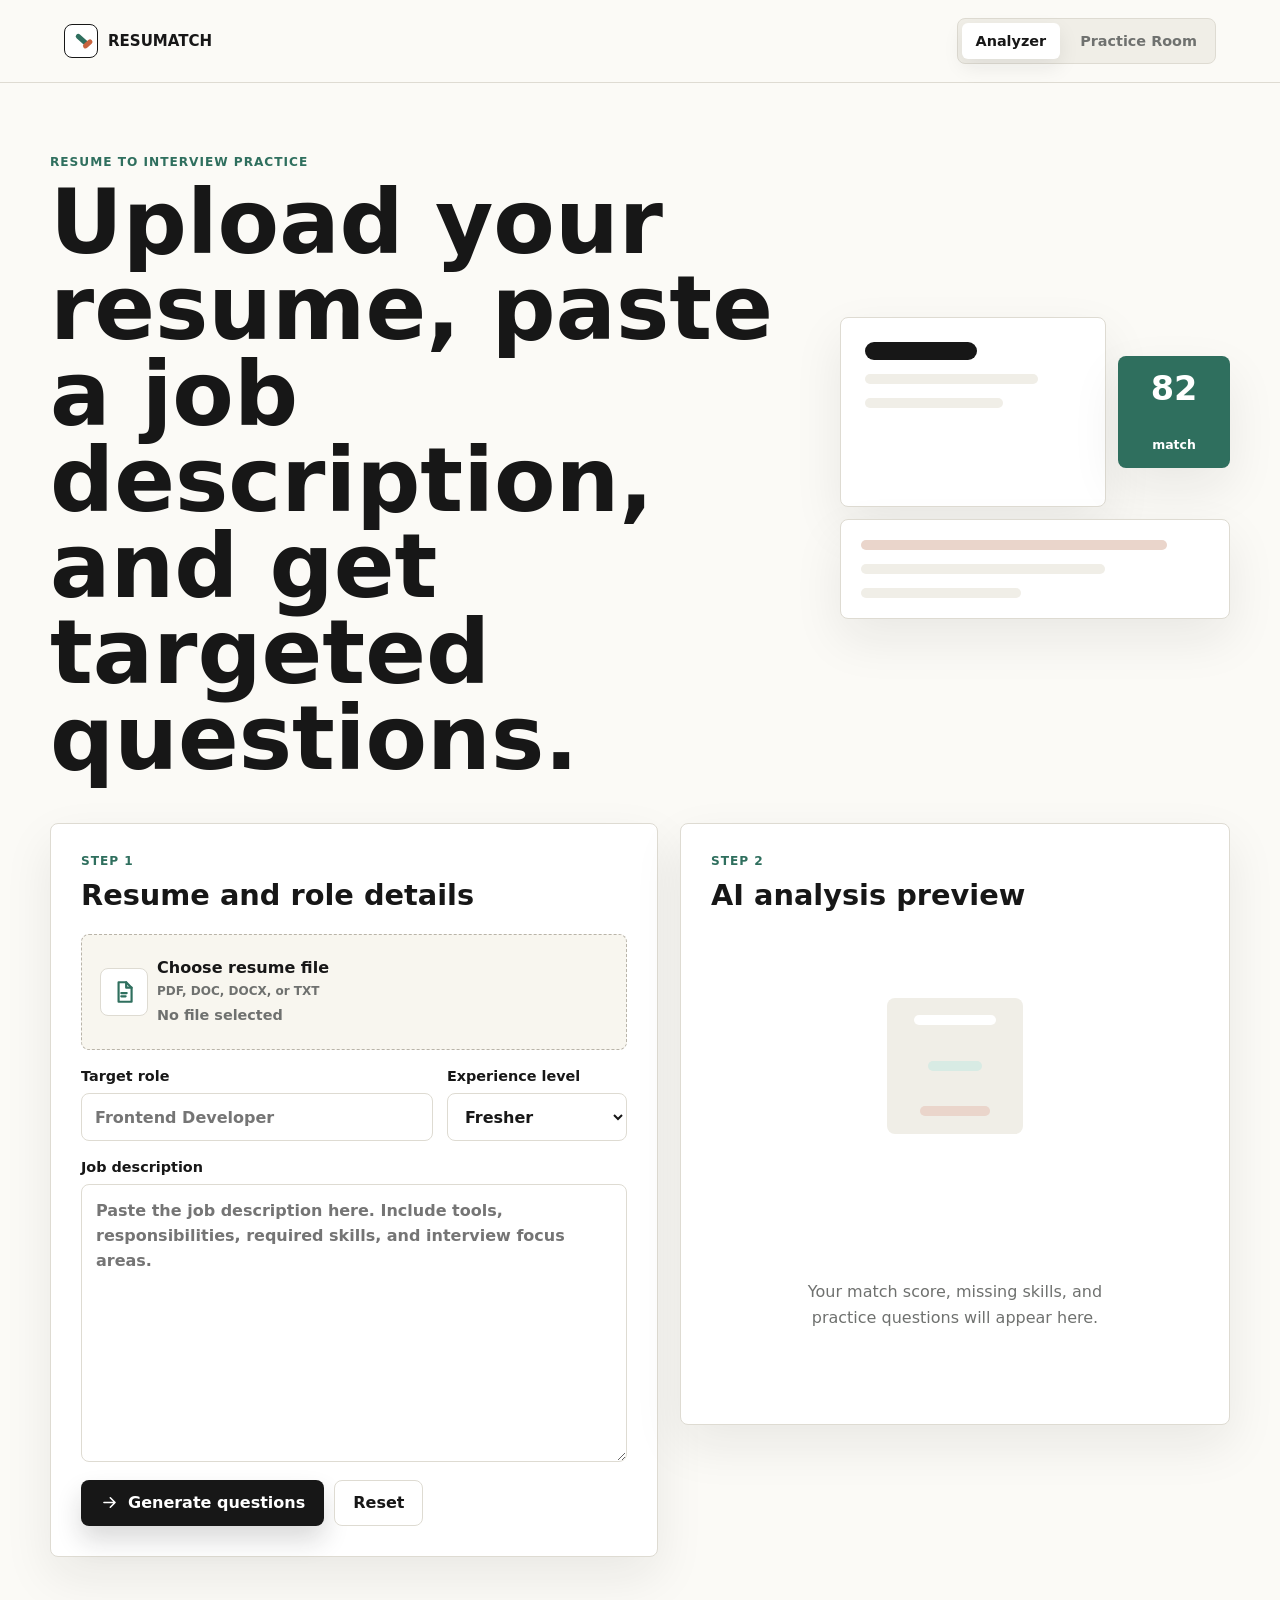
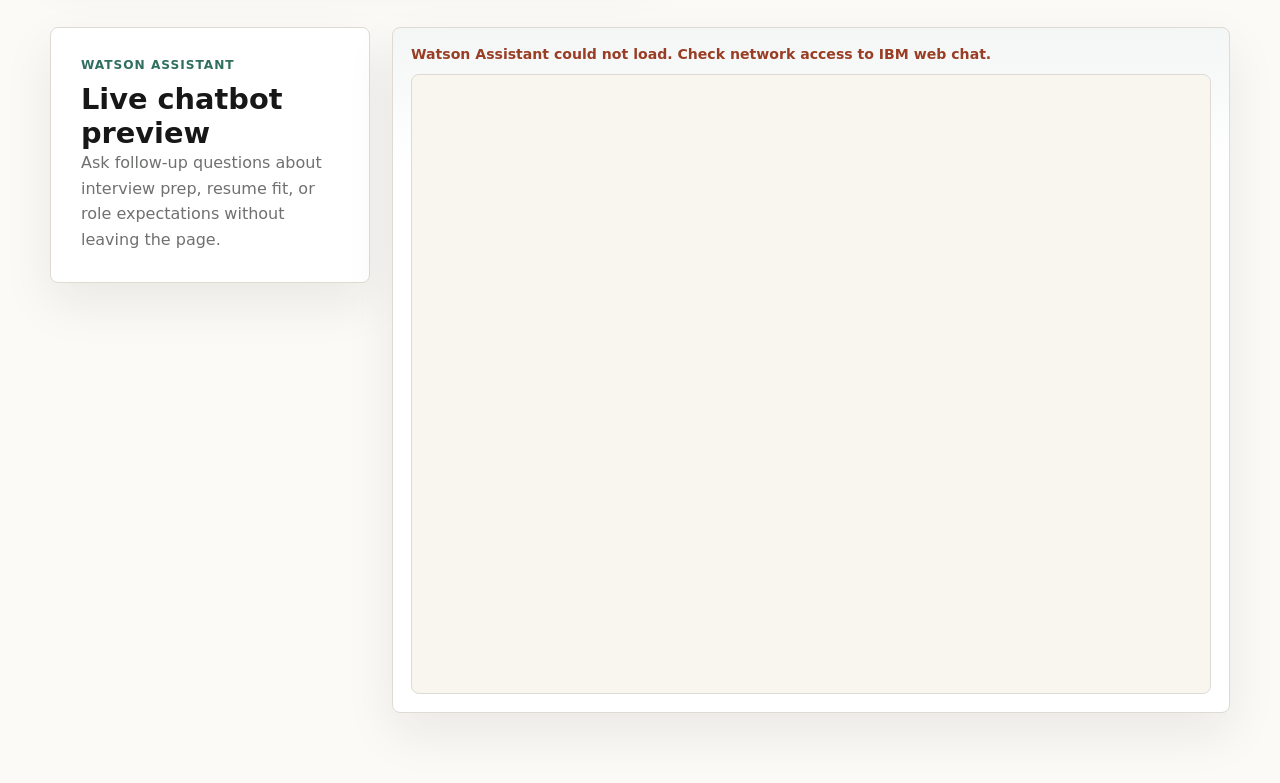
==== index.html @ 9d56f792 "Prepare ResuMatch for GitHub and Render deployment" ====
<!DOCTYPE html>
<html lang="en">

<head>
  <meta charset="UTF-8">
  <meta name="viewport" content="width=device-width, initial-scale=1.0">
  <title>RESUMATCH | Resume Interview Prep</title>
  <link rel="stylesheet" href="styles.css">
</head>

<body data-page="home">
  <header class="topbar">
    <a class="brand" href="index.html" aria-label="RESUMATCH home">
      <span class="brand-mark" aria-hidden="true">
        <span></span>
        <span></span>
      </span>
      <span>RESUMATCH</span>
    </a>

    <nav class="nav-links" aria-label="Main navigation">
      <a href="index.html" aria-current="page">Analyzer</a>
      <a href="practice.html">Practice Room</a>
    </nav>
  </header>

  <main class="app-shell">
    <section class="intro-strip" aria-labelledby="app-title">
      <div>
        <p class="eyebrow">Resume to interview practice</p>
        <h1 id="app-title">Upload your resume, paste a job description, and get targeted questions.</h1>
      </div>
      <div class="process-visual" aria-hidden="true">
        <div class="visual-doc">
          <span></span>
          <span></span>
          <span></span>
        </div>
        <div class="visual-match">
          <strong>82</strong>
          <span>match</span>
        </div>
        <div class="visual-questions">
          <span></span>
          <span></span>
          <span></span>
        </div>
      </div>
    </section>

    <section class="workspace" aria-label="RESUMATCH analyzer">
      <form class="input-panel" id="analyzerForm">
        <div class="section-heading">
          <p class="eyebrow">Step 1</p>
          <h2>Resume and role details</h2>
        </div>

        <label class="file-drop" id="dropZone">
          <input id="resumeFile" type="file" accept=".pdf,.doc,.docx,.txt">
          <span class="file-icon" aria-hidden="true">
            <svg viewBox="0 0 24 24" focusable="false">
              <path d="M7 3h7l5 5v13H7z"></path>
              <path d="M14 3v5h5"></path>
              <path d="M9.5 13h5M9.5 16h4"></path>
            </svg>
          </span>
          <span>
            <strong id="fileLabel">Choose resume file</strong>
            <small>PDF, DOC, DOCX, or TXT</small>
            <span class="upload-status" id="uploadStatus">No file selected</span>
            <progress class="upload-progress hidden" id="uploadProgress" max="100" value="0">0%</progress>
          </span>
        </label>

        <div class="field-grid">
          <label>
            <span>Target role</span>
            <input id="targetRole" type="text" placeholder="Frontend Developer">
          </label>

          <label>
            <span>Experience level</span>
            <select id="experienceLevel">
              <option>Fresher</option>
              <option>Junior</option>
              <option>Mid-level</option>
              <option>Senior</option>
            </select>
          </label>
        </div>

        <label>
          <span>Job description</span>
          <textarea id="jobDescription" rows="10"
            placeholder="Paste the job description here. Include tools, responsibilities, required skills, and interview focus areas."></textarea>
        </label>

        <div class="button-row">
          <button class="btn primary" type="submit">
            <svg viewBox="0 0 24 24" aria-hidden="true" focusable="false">
              <path d="M5 12h14M13 6l6 6-6 6"></path>
            </svg>
            Generate questions
          </button>
          <button class="btn ghost" id="resetBtn" type="button">Reset</button>
        </div>
      </form>

      <aside class="results-panel" aria-live="polite">
        <div class="section-heading">
          <p class="eyebrow">Step 2</p>
          <h2>AI analysis preview</h2>
        </div>

        <div class="empty-state" id="emptyState">
          <div class="empty-graphic" aria-hidden="true">
            <span></span>
            <span></span>
            <span></span>
          </div>
          <p>Your match score, missing skills, and practice questions will appear here.</p>
        </div>

        <div class="analysis-card hidden" id="analysisCard">
          <div class="score-row">
            <div class="score-ring" id="scoreRing">
              <span id="scoreValue">0%</span>
            </div>
            <div>
              <p class="eyebrow">Estimated fit</p>
              <h3 id="fitTitle">Ready to review</h3>
              <p id="fitSummary">RESUMATCH is preparing your interview plan.</p>
            </div>
          </div>

          <div class="mini-section">
            <h3>Detected focus areas</h3>
            <div class="chip-list" id="skillChips"></div>
          </div>

          <div class="mini-section">
            <h3>Practice questions</h3>
            <ol class="question-list" id="questionPreview"></ol>
          </div>

          <a class="btn secondary full-width" href="practice.html">
            <svg viewBox="0 0 24 24" aria-hidden="true" focusable="false">
              <path d="M8 5v14l11-7z"></path>
            </svg>
            Open practice room
          </a>
        </div>
      </aside>
    </section>

    <section class="assistant-preview" aria-labelledby="assistantPreviewTitle">
      <div class="assistant-preview-copy">
        <p class="eyebrow">Watson Assistant</p>
        <h2 id="assistantPreviewTitle">Live chatbot preview</h2>
        <p>Ask follow-up questions about interview prep, resume fit, or role expectations without leaving the page.</p>
      </div>

      <div class="assistant-preview-shell" data-watson-chat-preview>
        <p class="assistant-preview-status" data-watson-chat-status>Loading Watson Assistant preview...</p>
        <div class="assistant-preview-root" data-watson-chat-root></div>
      </div>
    </section>
  </main>

  <div class="toast" id="toast" role="status" aria-live="polite"></div>

  <script src="app.js"></script>
</body>

</html>
---- styles.css ----
:root {
  --ink: #171717;
  --muted: #6f716f;
  --line: #dedbd2;
  --paper: #fbfaf6;
  --surface: #ffffff;
  --accent: #2f6f5e;
  --accent-dark: #245748;
  --warm: #c8643f;
  --soft: #f0eee7;
  --shadow: 0 20px 50px rgba(23, 23, 23, 0.08);
}

* {
  box-sizing: border-box;
}

html {
  min-height: 100%;
}

body {
  min-height: 100%;
  margin: 0;
  color: var(--ink);
  background: var(--paper);
  font-family: Inter, ui-sans-serif, system-ui, -apple-system, BlinkMacSystemFont, "Segoe UI", Arial, sans-serif;
}

button,
input,
select,
textarea {
  font: inherit;
}

button,
a {
  -webkit-tap-highlight-color: transparent;
}

a {
  color: inherit;
  text-decoration: none;
}

.topbar {
  position: sticky;
  top: 0;
  z-index: 10;
  display: flex;
  align-items: center;
  justify-content: space-between;
  gap: 24px;
  padding: 18px clamp(18px, 5vw, 64px);
  background: rgba(251, 250, 246, 0.92);
  border-bottom: 1px solid var(--line);
  backdrop-filter: blur(18px);
}

.brand {
  display: inline-flex;
  align-items: center;
  gap: 10px;
  font-size: 0.94rem;
  font-weight: 800;
  letter-spacing: 0;
}

.brand-mark {
  position: relative;
  width: 34px;
  height: 34px;
  display: inline-grid;
  place-items: center;
  border: 1px solid var(--ink);
  border-radius: 8px;
  background: var(--surface);
}

.brand-mark span {
  position: absolute;
  width: 16px;
  height: 5px;
  border-radius: 999px;
  background: var(--accent);
}

.brand-mark span:first-child {
  transform: rotate(42deg) translateY(-2px);
}

.brand-mark span:last-child {
  width: 11px;
  background: var(--warm);
  transform: rotate(-42deg) translate(3px, 6px);
}

.nav-links {
  display: flex;
  align-items: center;
  gap: 6px;
  padding: 4px;
  background: var(--soft);
  border: 1px solid var(--line);
  border-radius: 8px;
}

.nav-links a {
  min-height: 36px;
  display: inline-flex;
  align-items: center;
  justify-content: center;
  padding: 0 14px;
  color: var(--muted);
  border-radius: 6px;
  font-size: 0.9rem;
  font-weight: 700;
  white-space: nowrap;
}

.nav-links a[aria-current="page"] {
  color: var(--ink);
  background: var(--surface);
  box-shadow: 0 8px 20px rgba(23, 23, 23, 0.08);
}

.app-shell,
.practice-shell {
  width: min(1180px, calc(100% - 36px));
  margin: 0 auto;
}

.intro-strip {
  display: grid;
  grid-template-columns: minmax(0, 1fr) minmax(260px, 390px);
  gap: clamp(24px, 5vw, 56px);
  align-items: center;
  min-height: 280px;
  padding: clamp(30px, 6vw, 72px) 0 clamp(22px, 5vw, 42px);
}

.eyebrow {
  margin: 0 0 10px;
  color: var(--accent);
  font-size: 0.76rem;
  font-weight: 800;
  letter-spacing: 0.08em;
  text-transform: uppercase;
}

h1,
h2,
h3,
p {
  margin-top: 0;
}

h1 {
  max-width: 760px;
  margin-bottom: 0;
  font-size: clamp(2.2rem, 7vw, 5.6rem);
  line-height: 0.96;
  letter-spacing: 0;
}

h2 {
  margin-bottom: 0;
  font-size: clamp(1.25rem, 3vw, 1.8rem);
  letter-spacing: 0;
}

h3 {
  margin-bottom: 8px;
  font-size: 1rem;
  letter-spacing: 0;
}

.process-visual {
  display: grid;
  grid-template-columns: 1fr auto;
  grid-template-rows: auto auto;
  gap: 12px;
  align-items: center;
}

.visual-doc,
.visual-questions,
.visual-match {
  border: 1px solid var(--line);
  border-radius: 8px;
  background: var(--surface);
  box-shadow: var(--shadow);
}

.visual-doc {
  min-height: 190px;
  padding: 24px;
}

.visual-doc span,
.visual-questions span {
  display: block;
  height: 10px;
  margin-bottom: 14px;
  border-radius: 999px;
  background: var(--soft);
}

.visual-doc span:first-child {
  width: 52%;
  height: 18px;
  background: var(--ink);
}

.visual-doc span:nth-child(2) {
  width: 80%;
}

.visual-doc span:nth-child(3) {
  width: 64%;
}

.visual-match {
  width: 112px;
  height: 112px;
  display: grid;
  place-items: center;
  text-align: center;
  border-color: rgba(47, 111, 94, 0.32);
  background: var(--accent);
  color: #ffffff;
}

.visual-match strong {
  display: block;
  font-size: 2.1rem;
  line-height: 1;
}

.visual-match span {
  display: block;
  margin-top: 3px;
  font-size: 0.78rem;
  font-weight: 700;
}

.visual-questions {
  grid-column: 1 / -1;
  min-height: 86px;
  padding: 20px;
}

.visual-questions span:first-child {
  width: 88%;
  background: #ead5cb;
}

.visual-questions span:nth-child(2) {
  width: 70%;
}

.visual-questions span:nth-child(3) {
  width: 46%;
  margin-bottom: 0;
}

.workspace {
  display: grid;
  grid-template-columns: minmax(0, 1.05fr) minmax(330px, 0.95fr);
  gap: 22px;
  align-items: start;
  padding-bottom: 70px;
}

.assistant-preview {
  display: grid;
  grid-template-columns: minmax(260px, 320px) minmax(0, 1fr);
  gap: 22px;
  align-items: start;
  margin: 0 0 70px;
}

.assistant-preview-standalone {
  width: min(1180px, calc(100% - 36px));
  margin: 0 auto 70px;
}

.assistant-preview-copy,
.assistant-preview-shell {
  border: 1px solid var(--line);
  border-radius: 8px;
  background: var(--surface);
  box-shadow: var(--shadow);
}

.assistant-preview-copy {
  padding: clamp(20px, 3vw, 30px);
}

.assistant-preview-copy p:last-child {
  margin-bottom: 0;
  color: var(--muted);
  line-height: 1.6;
}

.assistant-preview-shell {
  padding: 18px;
  background:
    linear-gradient(180deg, rgba(47, 111, 94, 0.06), rgba(47, 111, 94, 0) 140px),
    var(--surface);
}

.assistant-preview-status {
  margin-bottom: 12px;
  color: var(--muted);
  font-size: 0.88rem;
  font-weight: 700;
}

.assistant-preview-status[data-state="ready"] {
  color: var(--accent-dark);
}

.assistant-preview-status[data-state="error"] {
  color: #9a3d25;
}

.assistant-preview-root {
  min-height: 620px;
  border: 1px solid var(--line);
  border-radius: 8px;
  background: #f8f6ef;
  position: relative;
  overflow: hidden;
}

.input-panel,
.results-panel,
.practice-summary,
.question-stage {
  border: 1px solid var(--line);
  border-radius: 8px;
  background: var(--surface);
  box-shadow: var(--shadow);
}

.input-panel,
.results-panel {
  padding: clamp(20px, 3vw, 30px);
}

.section-heading {
  margin-bottom: 22px;
}

.input-panel label {
  display: grid;
  gap: 9px;
  margin-bottom: 18px;
  color: var(--ink);
  font-weight: 700;
}

.input-panel label span,
.field-grid label span {
  font-size: 0.9rem;
}

.file-drop {
  position: relative;
  min-height: 116px;
  grid-template-columns: auto 1fr;
  align-items: center;
  gap: 16px;
  padding: 18px;
  border: 1px dashed #b9b4a9;
  border-radius: 8px;
  background: #f8f6ef;
  cursor: pointer;
  transition: border-color 160ms ease, background 160ms ease;
}

.file-drop:hover,
.file-drop.dragging {
  border-color: var(--accent);
  background: #f1f7f4;
}

.file-drop input {
  position: absolute;
  inset: 0;
  width: 100%;
  height: 100%;
  opacity: 0;
  cursor: pointer;
}

.file-drop strong {
  display: block;
  margin-bottom: 5px;
  font-size: 1rem;
}

.file-drop small {
  color: var(--muted);
  font-weight: 600;
}

.upload-status {
  display: block;
  margin-top: 8px;
  color: var(--muted);
  font-size: 0.82rem;
  font-weight: 700;
  line-height: 1.35;
}

.file-drop.ready .upload-status {
  color: var(--accent-dark);
}

.file-drop.error .upload-status {
  color: #9a3d25;
}

.upload-progress {
  width: min(280px, 100%);
  height: 8px;
  display: block;
  margin-top: 10px;
  overflow: hidden;
  border: 0;
  border-radius: 999px;
  background: var(--soft);
}

.upload-progress::-webkit-progress-bar {
  background: var(--soft);
  border-radius: 999px;
}

.upload-progress::-webkit-progress-value {
  background: var(--accent);
  border-radius: 999px;
}

.upload-progress::-moz-progress-bar {
  background: var(--accent);
  border-radius: 999px;
}

.file-icon {
  width: 48px;
  height: 48px;
  display: inline-grid;
  place-items: center;
  border-radius: 8px;
  background: var(--surface);
  border: 1px solid var(--line);
}

svg {
  width: 19px;
  height: 19px;
  fill: none;
  stroke: currentColor;
  stroke-width: 2;
  stroke-linecap: round;
  stroke-linejoin: round;
}

.file-icon svg {
  width: 26px;
  height: 26px;
  color: var(--accent);
}

.field-grid {
  display: grid;
  grid-template-columns: 1fr 180px;
  gap: 14px;
}

input,
select,
textarea {
  width: 100%;
  border: 1px solid var(--line);
  border-radius: 8px;
  color: var(--ink);
  background: var(--surface);
  outline: none;
}

input,
select {
  min-height: 48px;
  padding: 0 13px;
}

textarea {
  min-height: 180px;
  padding: 14px;
  resize: vertical;
  line-height: 1.55;
}

input:focus,
select:focus,
textarea:focus {
  border-color: var(--accent);
  box-shadow: 0 0 0 4px rgba(47, 111, 94, 0.13);
}

.button-row,
.practice-controls {
  display: flex;
  align-items: center;
  flex-wrap: wrap;
  gap: 10px;
}

.btn {
  min-height: 46px;
  display: inline-flex;
  align-items: center;
  justify-content: center;
  gap: 9px;
  padding: 0 18px;
  border: 1px solid transparent;
  border-radius: 8px;
  font-weight: 800;
  cursor: pointer;
  transition: transform 160ms ease, box-shadow 160ms ease, background 160ms ease;
}

.btn:hover {
  transform: translateY(-1px);
}

.btn.primary {
  color: #ffffff;
  background: var(--ink);
  box-shadow: 0 14px 26px rgba(23, 23, 23, 0.16);
}

.btn.secondary {
  color: #ffffff;
  background: var(--accent);
}

.btn.ghost {
  color: var(--ink);
  border-color: var(--line);
  background: var(--surface);
}

.btn.full-width {
  width: 100%;
}

.empty-state {
  min-height: 460px;
  display: grid;
  place-items: center;
  text-align: center;
  color: var(--muted);
}

.empty-state p {
  max-width: 310px;
  margin: 0 auto;
  line-height: 1.6;
}

.empty-graphic {
  width: 136px;
  height: 136px;
  display: grid;
  place-items: center;
  margin: 0 auto 18px;
  border-radius: 8px;
  background: var(--soft);
}

.empty-graphic span {
  width: 82px;
  height: 10px;
  display: block;
  margin: 5px 0;
  border-radius: 999px;
  background: var(--surface);
}

.empty-graphic span:nth-child(2) {
  width: 54px;
  background: #d8ebe4;
}

.empty-graphic span:nth-child(3) {
  width: 70px;
  background: #ead5cb;
}

.hidden {
  display: none !important;
}

.analysis-card {
  display: grid;
  gap: 22px;
}

.score-row {
  display: grid;
  grid-template-columns: auto 1fr;
  gap: 16px;
  align-items: center;
}

.score-ring {
  --score: 0%;
  width: 108px;
  height: 108px;
  display: grid;
  place-items: center;
  border-radius: 50%;
  background: conic-gradient(var(--accent) var(--score), var(--soft) 0);
}

.score-ring::before {
  content: "";
  position: absolute;
}

.score-ring span {
  width: 78px;
  height: 78px;
  display: grid;
  place-items: center;
  border-radius: 50%;
  background: var(--surface);
  font-size: 1.4rem;
  font-weight: 800;
}

#fitSummary {
  margin-bottom: 0;
  color: var(--muted);
  line-height: 1.5;
}

.mini-section {
  padding-top: 18px;
  border-top: 1px solid var(--line);
}

.chip-list,
.topic-stack {
  display: flex;
  flex-wrap: wrap;
  gap: 8px;
}

.chip {
  display: inline-flex;
  min-height: 32px;
  align-items: center;
  padding: 0 11px;
  border: 1px solid var(--line);
  border-radius: 999px;
  color: var(--ink);
  background: var(--soft);
  font-size: 0.84rem;
  font-weight: 800;
}

.question-list {
  display: grid;
  gap: 10px;
  margin: 0;
  padding-left: 22px;
}

.question-list li {
  color: var(--muted);
  line-height: 1.5;
}

.toast {
  position: fixed;
  left: 50%;
  bottom: 22px;
  z-index: 20;
  min-width: min(340px, calc(100vw - 32px));
  padding: 13px 16px;
  color: #ffffff;
  background: var(--ink);
  border-radius: 8px;
  box-shadow: var(--shadow);
  text-align: center;
  font-weight: 700;
  opacity: 0;
  transform: translate(-50%, 18px);
  pointer-events: none;
  transition: opacity 180ms ease, transform 180ms ease;
}

.toast.show {
  opacity: 1;
  transform: translate(-50%, 0);
}

.practice-shell {
  display: grid;
  grid-template-columns: minmax(280px, 350px) minmax(0, 1fr);
  gap: 22px;
  padding: clamp(28px, 6vw, 72px) 0 70px;
}

.practice-summary,
.question-stage {
  padding: clamp(20px, 3vw, 30px);
}

.practice-summary {
  position: sticky;
  top: 92px;
  align-self: start;
}

.practice-summary h1 {
  font-size: clamp(2rem, 5vw, 3.4rem);
  line-height: 1;
  margin-bottom: 14px;
}

.practice-summary p {
  color: var(--muted);
  line-height: 1.6;
}

.session-stats {
  display: grid;
  grid-template-columns: 1fr 1fr;
  gap: 10px;
  margin: 24px 0;
}

.session-stats div {
  min-height: 94px;
  display: grid;
  align-content: center;
  gap: 4px;
  padding: 16px;
  border: 1px solid var(--line);
  border-radius: 8px;
  background: var(--soft);
}

.session-stats span {
  font-size: 1.7rem;
  font-weight: 800;
}

.session-stats small {
  color: var(--muted);
  font-weight: 700;
}

.topic-stack {
  margin-bottom: 22px;
}

.text-link {
  display: inline-flex;
  margin-top: 4px;
  color: var(--accent-dark);
  font-weight: 800;
  text-decoration: underline;
  text-underline-offset: 4px;
}

.question-stage {
  min-height: 620px;
  display: grid;
  grid-template-rows: auto 1fr auto;
  gap: 18px;
}

.stage-topline {
  display: flex;
  align-items: center;
  justify-content: space-between;
  gap: 12px;
  color: var(--muted);
  font-size: 0.86rem;
  font-weight: 800;
}

.stage-topline span:last-child {
  color: var(--warm);
}

.question-card {
  display: grid;
  align-content: start;
  gap: 18px;
}

.question-card h2 {
  max-width: 850px;
  font-size: clamp(1.6rem, 4vw, 3rem);
  line-height: 1.08;
}

.tip-box {
  padding: 16px;
  border: 1px solid rgba(200, 100, 63, 0.32);
  border-radius: 8px;
  background: #fbf1ec;
}

.tip-box strong {
  display: block;
  margin-bottom: 8px;
}

.tip-box p {
  margin-bottom: 0;
  color: #5d4a42;
  line-height: 1.6;
}

@media (max-width: 900px) {
  .topbar {
    position: static;
    align-items: flex-start;
    flex-direction: column;
  }

  .intro-strip,
  .workspace,
  .practice-shell,
  .assistant-preview {
    grid-template-columns: 1fr;
  }

  .practice-summary {
    position: static;
  }

  .empty-state {
    min-height: 280px;
  }
}

@media (max-width: 620px) {
  .app-shell,
  .practice-shell,
  .assistant-preview-standalone {
    width: min(100% - 24px, 1180px);
  }

  .nav-links {
    width: 100%;
  }

  .nav-links a {
    flex: 1;
    padding-inline: 10px;
  }

  .intro-strip {
    min-height: auto;
  }

  .process-visual {
    grid-template-columns: 1fr;
  }

  .visual-match {
    width: 100%;
    height: 86px;
  }

  .field-grid,
  .score-row,
  .session-stats,
  .assistant-preview {
    grid-template-columns: 1fr;
  }

  .button-row .btn,
  .practice-controls .btn {
    width: 100%;
  }

  .stage-topline {
    align-items: flex-start;
    flex-direction: column;
  }
}
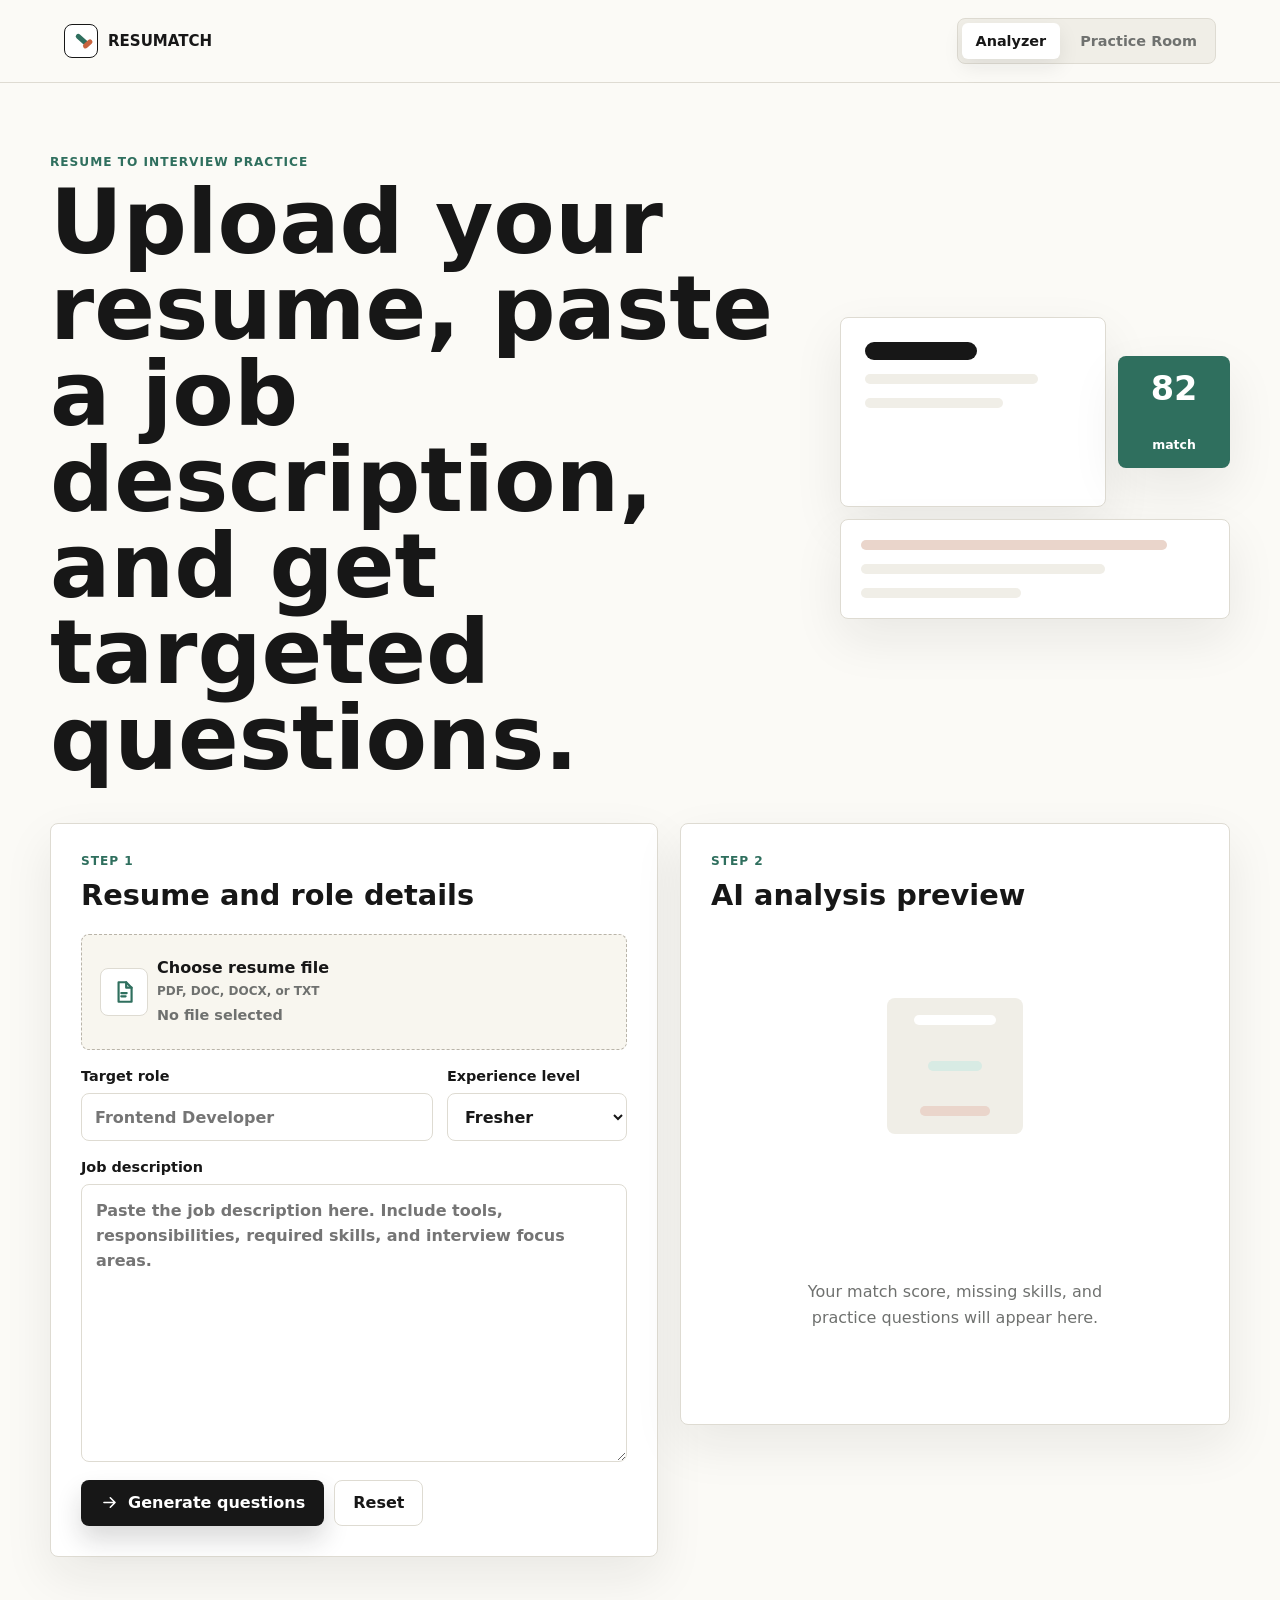
==== commit 7ccc757f: "Remove chatbot preview section from index.html Removed the live chatbot preview section from the HTM" ====
--- a/index.html
+++ b/index.html
@@ -152,19 +152,6 @@
         </div>
       </aside>
     </section>
-
-    <section class="assistant-preview" aria-labelledby="assistantPreviewTitle">
-      <div class="assistant-preview-copy">
-        <p class="eyebrow">Watson Assistant</p>
-        <h2 id="assistantPreviewTitle">Live chatbot preview</h2>
-        <p>Ask follow-up questions about interview prep, resume fit, or role expectations without leaving the page.</p>
-      </div>
-
-      <div class="assistant-preview-shell" data-watson-chat-preview>
-        <p class="assistant-preview-status" data-watson-chat-status>Loading Watson Assistant preview...</p>
-        <div class="assistant-preview-root" data-watson-chat-root></div>
-      </div>
-    </section>
   </main>
 
   <div class="toast" id="toast" role="status" aria-live="polite"></div>
